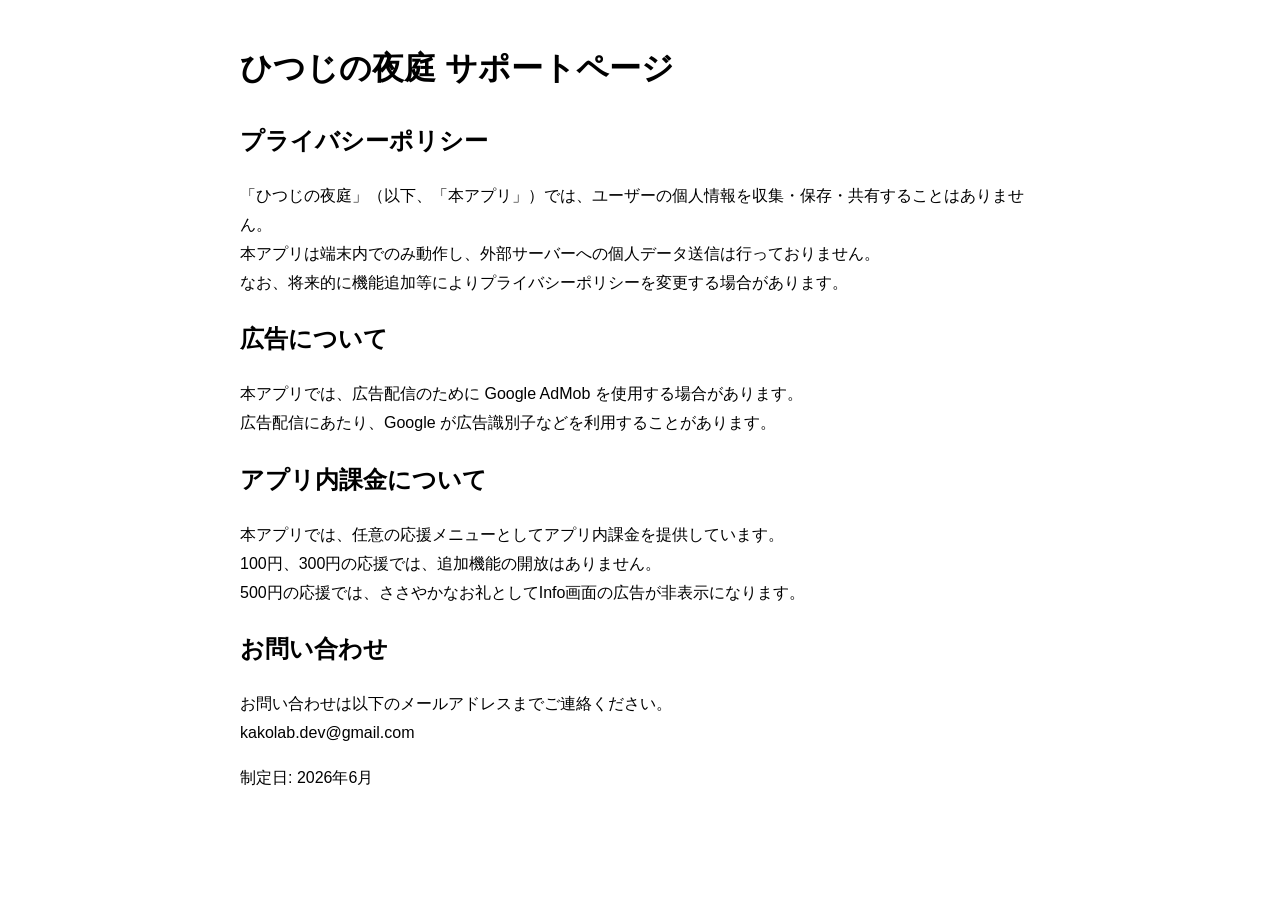
==== index.html @ 0832dcee "add: サポートページの作成" ====
<!doctype html>
<html lang="ja">
<head>
  <meta charset="utf-8" />
  <meta name="viewport" content="width=device-width, initial-scale=1" />
  <title>ひつじの夜庭 サポートページ</title>
</head>
<body style="font-family:sans-serif; max-width:800px; margin:40px auto; line-height:1.8;">

<h1>ひつじの夜庭 サポートページ</h1>

<h2>プライバシーポリシー</h2>
<p>
    「ひつじの夜庭」（以下、「本アプリ」）では、ユーザーの個人情報を収集・保存・共有することはありません。<br />
    本アプリは端末内でのみ動作し、外部サーバーへの個人データ送信は行っておりません。<br />
    なお、将来的に機能追加等によりプライバシーポリシーを変更する場合があります。
</p>

<h2>広告について</h2>
<p>
    本アプリでは、広告配信のために Google AdMob を使用する場合があります。<br />
    広告配信にあたり、Google が広告識別子などを利用することがあります。
</p>

<h2>アプリ内課金について</h2>
<p>
    本アプリでは、任意の応援メニューとしてアプリ内課金を提供しています。<br />
    100円、300円の応援では、追加機能の開放はありません。<br />
    500円の応援では、ささやかなお礼としてInfo画面の広告が非表示になります。
</p>


<h2>お問い合わせ</h2>
<p>
    お問い合わせは以下のメールアドレスまでご連絡ください。<br />
    kakolab.dev@gmail.com
</p>

<p>制定日: 2026年6月</p>

</body>
</html>
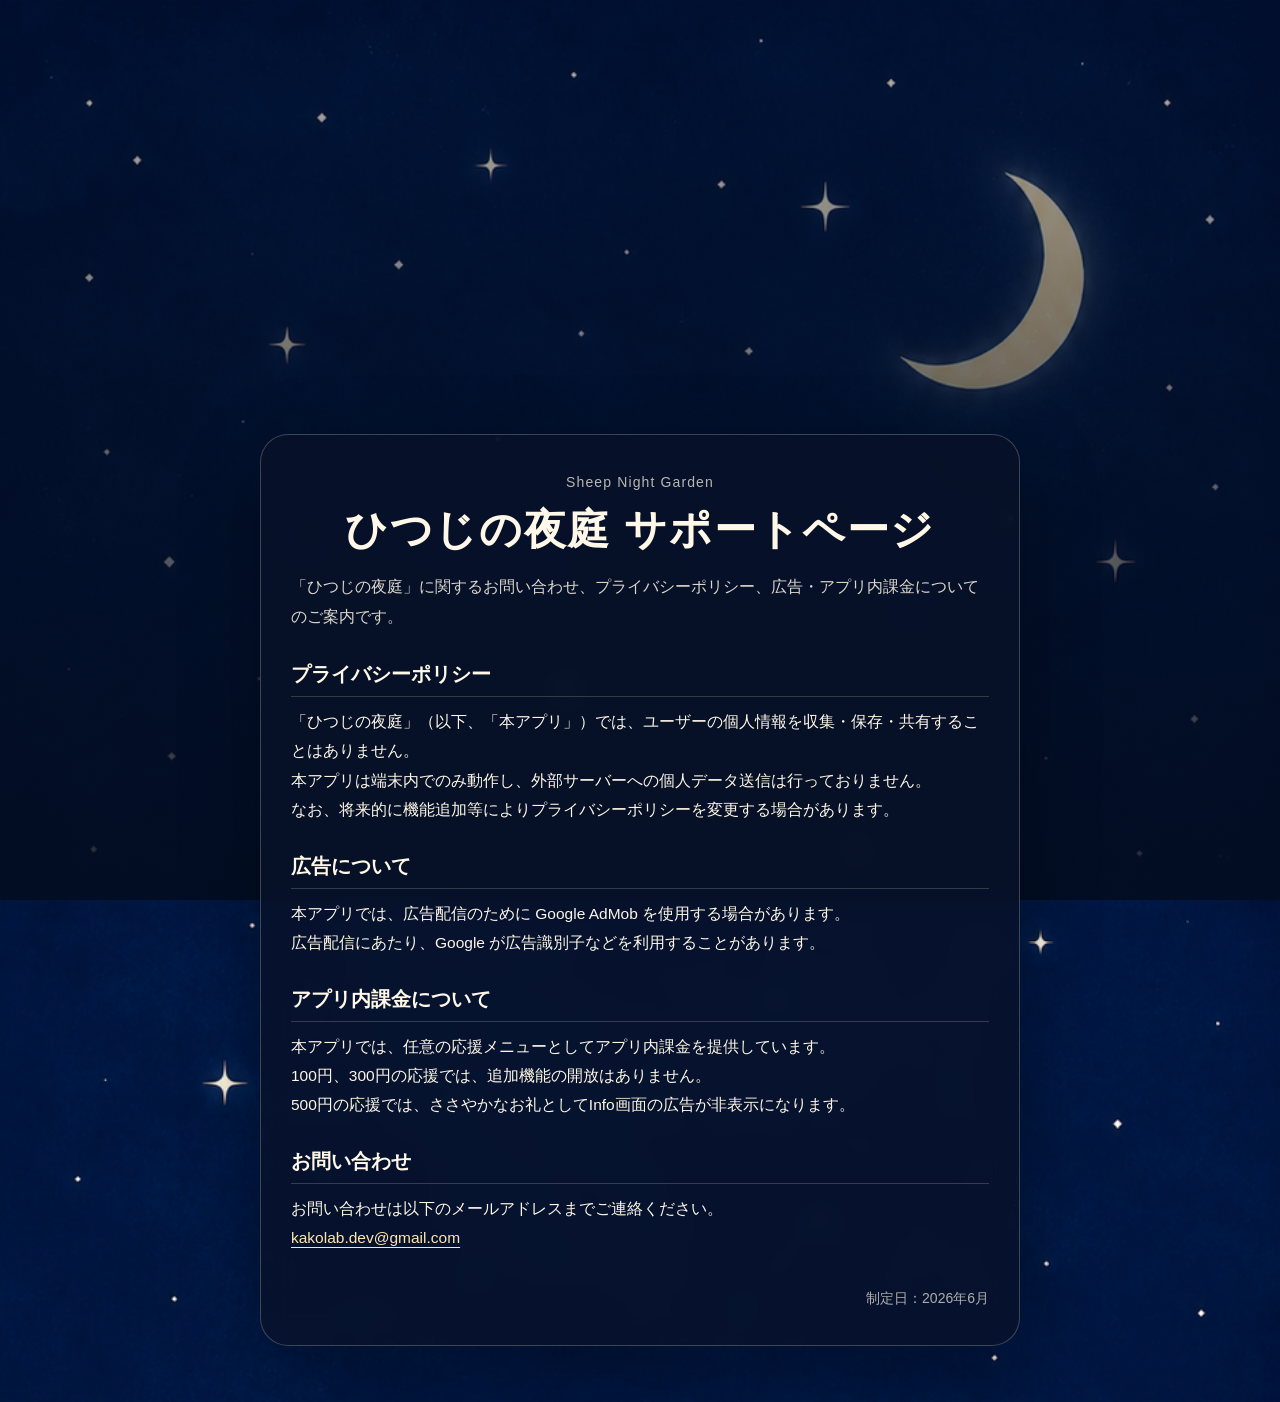
==== commit 3f7a8e2f: "fix: サポートページの背景画像の追加、スタイルの変更" ====
--- a/index.html
+++ b/index.html
@@ -1,42 +1,57 @@
-<!doctype html>
-<html lang="ja">
-<head>
-  <meta charset="utf-8" />
-  <meta name="viewport" content="width=device-width, initial-scale=1" />
-  <title>ひつじの夜庭 サポートページ</title>
-</head>
-<body style="font-family:sans-serif; max-width:800px; margin:40px auto; line-height:1.8;">
-
-<h1>ひつじの夜庭 サポートページ</h1>
-
-<h2>プライバシーポリシー</h2>
-<p>
-    「ひつじの夜庭」（以下、「本アプリ」）では、ユーザーの個人情報を収集・保存・共有することはありません。<br />
-    本アプリは端末内でのみ動作し、外部サーバーへの個人データ送信は行っておりません。<br />
-    なお、将来的に機能追加等によりプライバシーポリシーを変更する場合があります。
-</p>
-
-<h2>広告について</h2>
-<p>
-    本アプリでは、広告配信のために Google AdMob を使用する場合があります。<br />
-    広告配信にあたり、Google が広告識別子などを利用することがあります。
-</p>
-
-<h2>アプリ内課金について</h2>
-<p>
-    本アプリでは、任意の応援メニューとしてアプリ内課金を提供しています。<br />
-    100円、300円の応援では、追加機能の開放はありません。<br />
-    500円の応援では、ささやかなお礼としてInfo画面の広告が非表示になります。
-</p>
-
-
-<h2>お問い合わせ</h2>
-<p>
-    お問い合わせは以下のメールアドレスまでご連絡ください。<br />
-    kakolab.dev@gmail.com
-</p>
-
-<p>制定日: 2026年6月</p>
-
-</body>
-</html>+<!doctype html>
+<html lang="ja">
+<head>
+  <meta charset="utf-8" />
+  <meta name="viewport" content="width=device-width, initial-scale=1" />
+  <title>ひつじの夜庭 サポートページ</title>
+  <link rel="stylesheet" href="./style.css" />
+</head>
+
+<body>
+  <main class="page">
+    <section class="support-card">
+      <p class="eyebrow">Sheep Night Garden</p>
+      <h1>ひつじの夜庭<br class="sp-only" /> サポートページ</h1>
+      <p class="lead">
+        「ひつじの夜庭」に関するお問い合わせ、プライバシーポリシー、広告・アプリ内課金についてのご案内です。
+      </p>
+
+      <section>
+        <h2>プライバシーポリシー</h2>
+        <p>
+          「ひつじの夜庭」（以下、「本アプリ」）では、ユーザーの個人情報を収集・保存・共有することはありません。<br />
+          本アプリは端末内でのみ動作し、外部サーバーへの個人データ送信は行っておりません。<br />
+          なお、将来的に機能追加等によりプライバシーポリシーを変更する場合があります。
+        </p>
+      </section>
+
+      <section>
+        <h2>広告について</h2>
+        <p>
+          本アプリでは、広告配信のために Google AdMob を使用する場合があります。<br />
+          広告配信にあたり、Google が広告識別子などを利用することがあります。
+        </p>
+      </section>
+
+      <section>
+        <h2>アプリ内課金について</h2>
+        <p>
+          本アプリでは、任意の応援メニューとしてアプリ内課金を提供しています。<br />
+          100円、300円の応援では、追加機能の開放はありません。<br />
+          500円の応援では、ささやかなお礼としてInfo画面の広告が非表示になります。
+        </p>
+      </section>
+
+      <section>
+        <h2>お問い合わせ</h2>
+        <p>
+          お問い合わせは以下のメールアドレスまでご連絡ください。<br />
+          <a href="mailto:kakolab.dev@gmail.com">kakolab.dev@gmail.com</a>
+        </p>
+      </section>
+
+      <p class="date">制定日：2026年6月</p>
+    </section>
+  </main>
+</body>
+</html>
--- a/style.css
+++ b/style.css
@@ -0,0 +1,130 @@
+* {
+  box-sizing: border-box;
+}
+
+html {
+  min-height: 100%;
+  background-color: #061a3b;
+}
+
+body {
+  margin: 0;
+  min-height: 100vh;
+  font-family: -apple-system, BlinkMacSystemFont, "Hiragino Sans", "Yu Gothic", "Yu Gothic UI", sans-serif;
+  color: #fff8e8;
+  background:
+    linear-gradient(
+      180deg,
+      rgba(3, 12, 31, 0.28) 0%,
+      rgba(3, 12, 31, 0.56) 42%,
+      rgba(3, 12, 31, 0.88) 100%
+    ),
+    url("./background_image.png");
+  background-repeat: no-repeat;
+  background-size: cover;
+  background-position: center top;
+  background-attachment: fixed;
+}
+
+.page {
+  width: 100%;
+  min-height: 100vh;
+  padding: 56px 20px;
+  display: flex;
+  justify-content: center;
+  align-items: flex-start;
+}
+
+.support-card {
+  width: min(760px, 100%);
+  margin-top: 42vh;
+  padding: 34px 30px;
+  border-radius: 28px;
+  background: rgba(8, 18, 40, 0.76);
+  border: 1px solid rgba(255, 248, 232, 0.22);
+  box-shadow: 0 24px 80px rgba(0, 0, 0, 0.32);
+  backdrop-filter: blur(12px);
+  -webkit-backdrop-filter: blur(12px);
+}
+
+.eyebrow {
+  margin: 0 0 8px;
+  color: rgba(255, 248, 232, 0.72);
+  font-size: 14px;
+  letter-spacing: 0.08em;
+  text-align: center;
+}
+
+h1 {
+  margin: 0 0 16px;
+  font-size: clamp(28px, 5vw, 42px);
+  line-height: 1.25;
+  text-align: center;
+  letter-spacing: 0.04em;
+}
+
+.lead {
+  margin: 0 0 30px;
+  color: rgba(255, 248, 232, 0.86);
+  text-align: left;
+}
+
+section {
+  margin-top: 28px;
+}
+
+h2 {
+  margin: 0 0 10px;
+  padding-bottom: 8px;
+  border-bottom: 1px solid rgba(255, 248, 232, 0.18);
+  font-size: 20px;
+}
+
+p {
+  margin: 0;
+  line-height: 1.9;
+  font-size: 15.5px;
+}
+
+a {
+  color: #ffe8ad;
+  text-decoration: underline;
+  text-underline-offset: 4px;
+}
+
+.date {
+  margin-top: 32px;
+  color: rgba(255, 248, 232, 0.68);
+  font-size: 14px;
+  text-align: right;
+}
+
+.sp-only {
+  display: none;
+}
+
+@media (max-width: 640px) {
+  body {
+    background-size: auto 100vh;
+    background-position: center top;
+    background-attachment: scroll;
+  }
+
+  .page {
+    padding: 32px 16px;
+  }
+
+  .support-card {
+    margin-top: 56vh;
+    padding: 26px 20px;
+    border-radius: 24px;
+  }
+
+  .sp-only {
+    display: inline;
+  }
+
+  p {
+    font-size: 14.5px;
+  }
+}
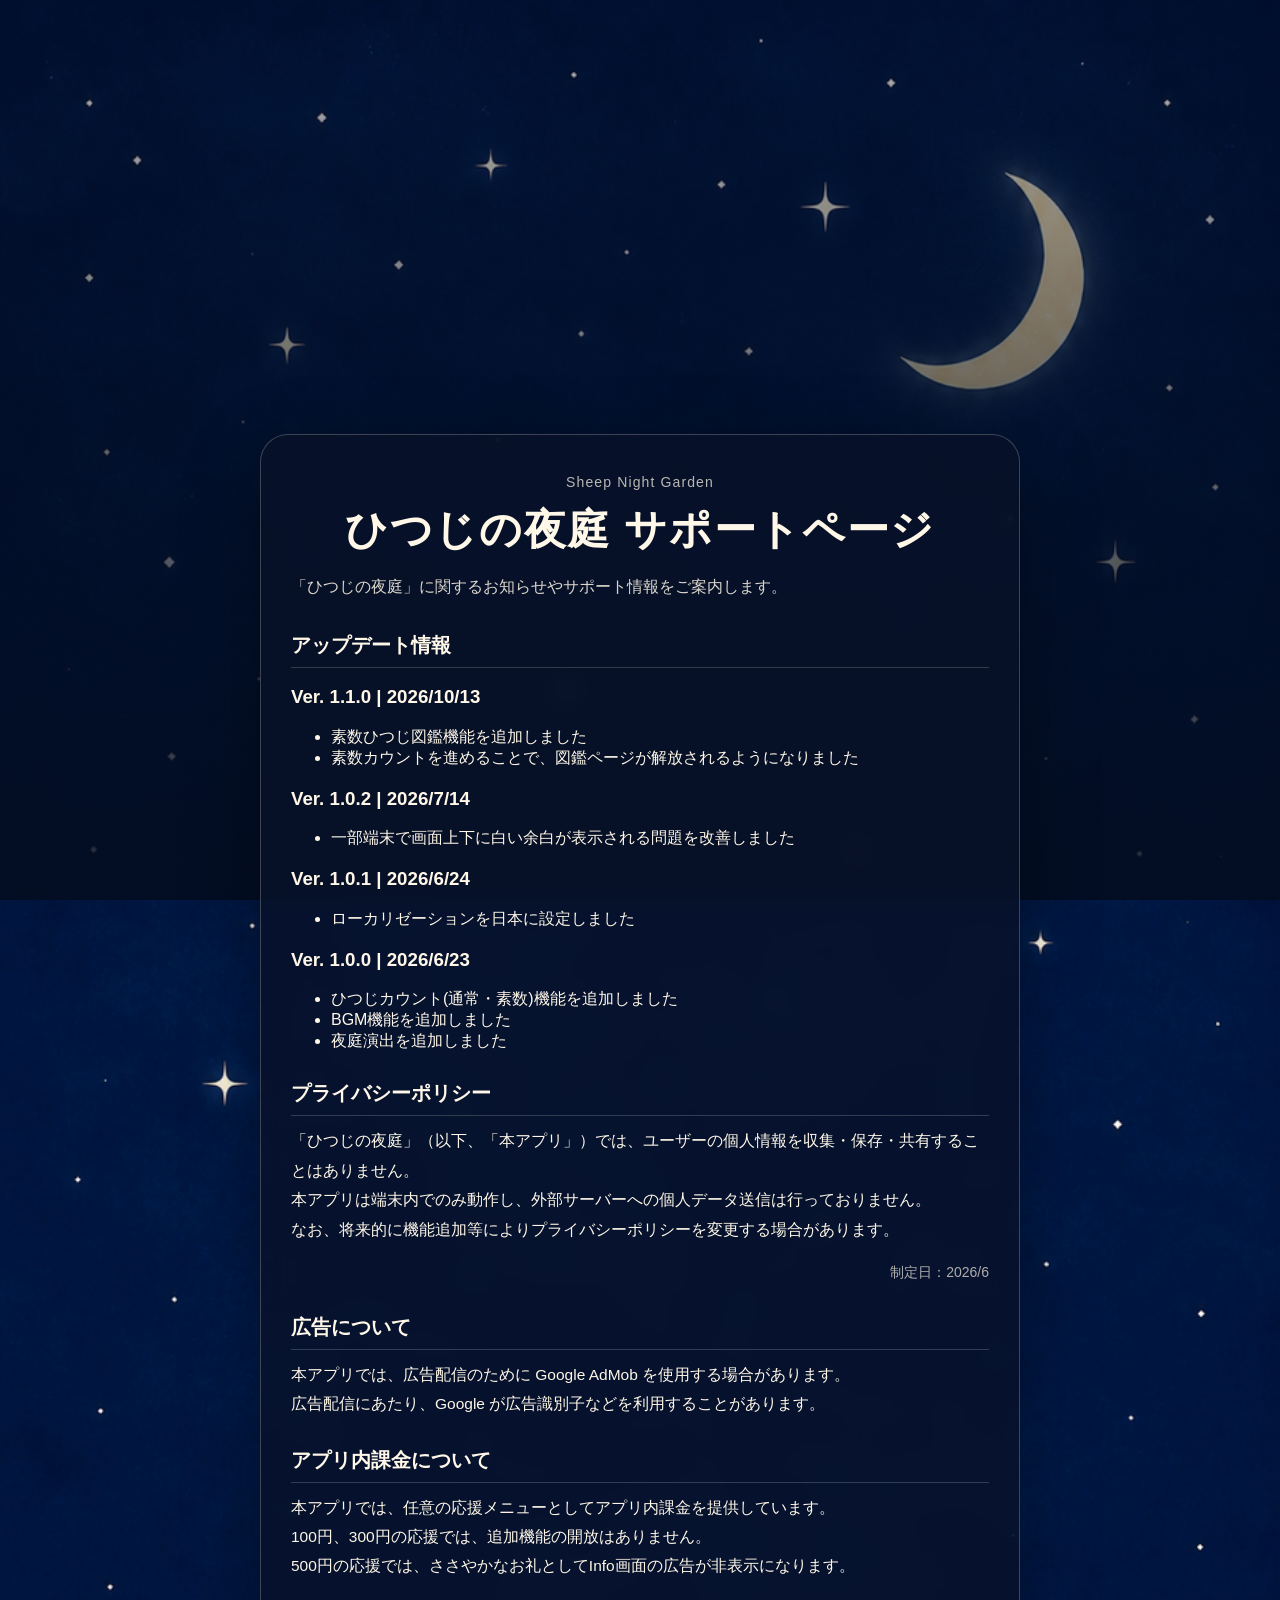
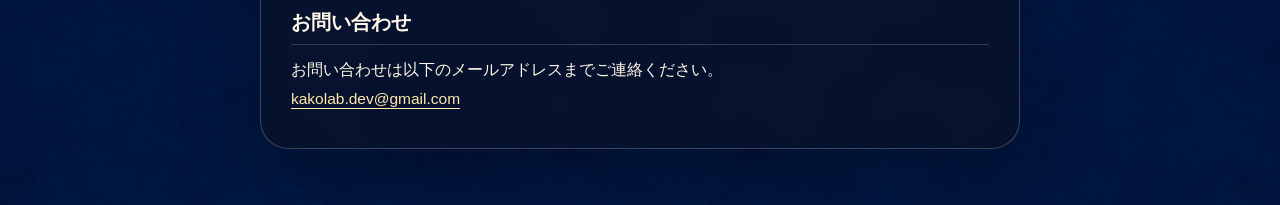
==== commit b2f783b6: "fix: アップデート情報の追加" ====
--- a/index.html
+++ b/index.html
@@ -13,8 +13,31 @@
       <p class="eyebrow">Sheep Night Garden</p>
       <h1>ひつじの夜庭<br class="sp-only" /> サポートページ</h1>
       <p class="lead">
-        「ひつじの夜庭」に関するお問い合わせ、プライバシーポリシー、広告・アプリ内課金についてのご案内です。
+        「ひつじの夜庭」に関するお知らせやサポート情報をご案内します。
       </p>
+
+    <section>
+        <h2>アップデート情報</h2>
+        <h3>Ver. 1.1.0 | 2026/10/13</h3>
+        <ul>
+          <li>素数ひつじ図鑑機能を追加しました</li>
+          <li>素数カウントを進めることで、図鑑ページが解放されるようになりました</li>
+        </ul>
+        <h3>Ver. 1.0.2 | 2026/7/14</h3>
+        <ul>
+          <li>一部端末で画面上下に白い余白が表示される問題を改善しました</li>
+        </ul>
+        <h3>Ver. 1.0.1 | 2026/6/24</h3>
+        <ul>
+          <li>ローカリゼーションを日本に設定しました</li>
+        </ul>
+        <h3>Ver. 1.0.0 | 2026/6/23</h3>
+        <ul>
+          <li>ひつじカウント(通常・素数)機能を追加しました</li>
+          <li>BGM機能を追加しました</li>
+          <li>夜庭演出を追加しました</li>
+        </ul>
+      </section>
 
       <section>
         <h2>プライバシーポリシー</h2>
@@ -23,6 +46,7 @@
           本アプリは端末内でのみ動作し、外部サーバーへの個人データ送信は行っておりません。<br />
           なお、将来的に機能追加等によりプライバシーポリシーを変更する場合があります。
         </p>
+        <p class="date">制定日：2026/6</p>
       </section>
 
       <section>
@@ -50,7 +74,7 @@
         </p>
       </section>
 
-      <p class="date">制定日：2026年6月</p>
+      
     </section>
   </main>
 </body>
--- a/style.css
+++ b/style.css
@@ -93,7 +93,7 @@
 }
 
 .date {
-  margin-top: 32px;
+  margin-top: 15px;
   color: rgba(255, 248, 232, 0.68);
   font-size: 14px;
   text-align: right;
